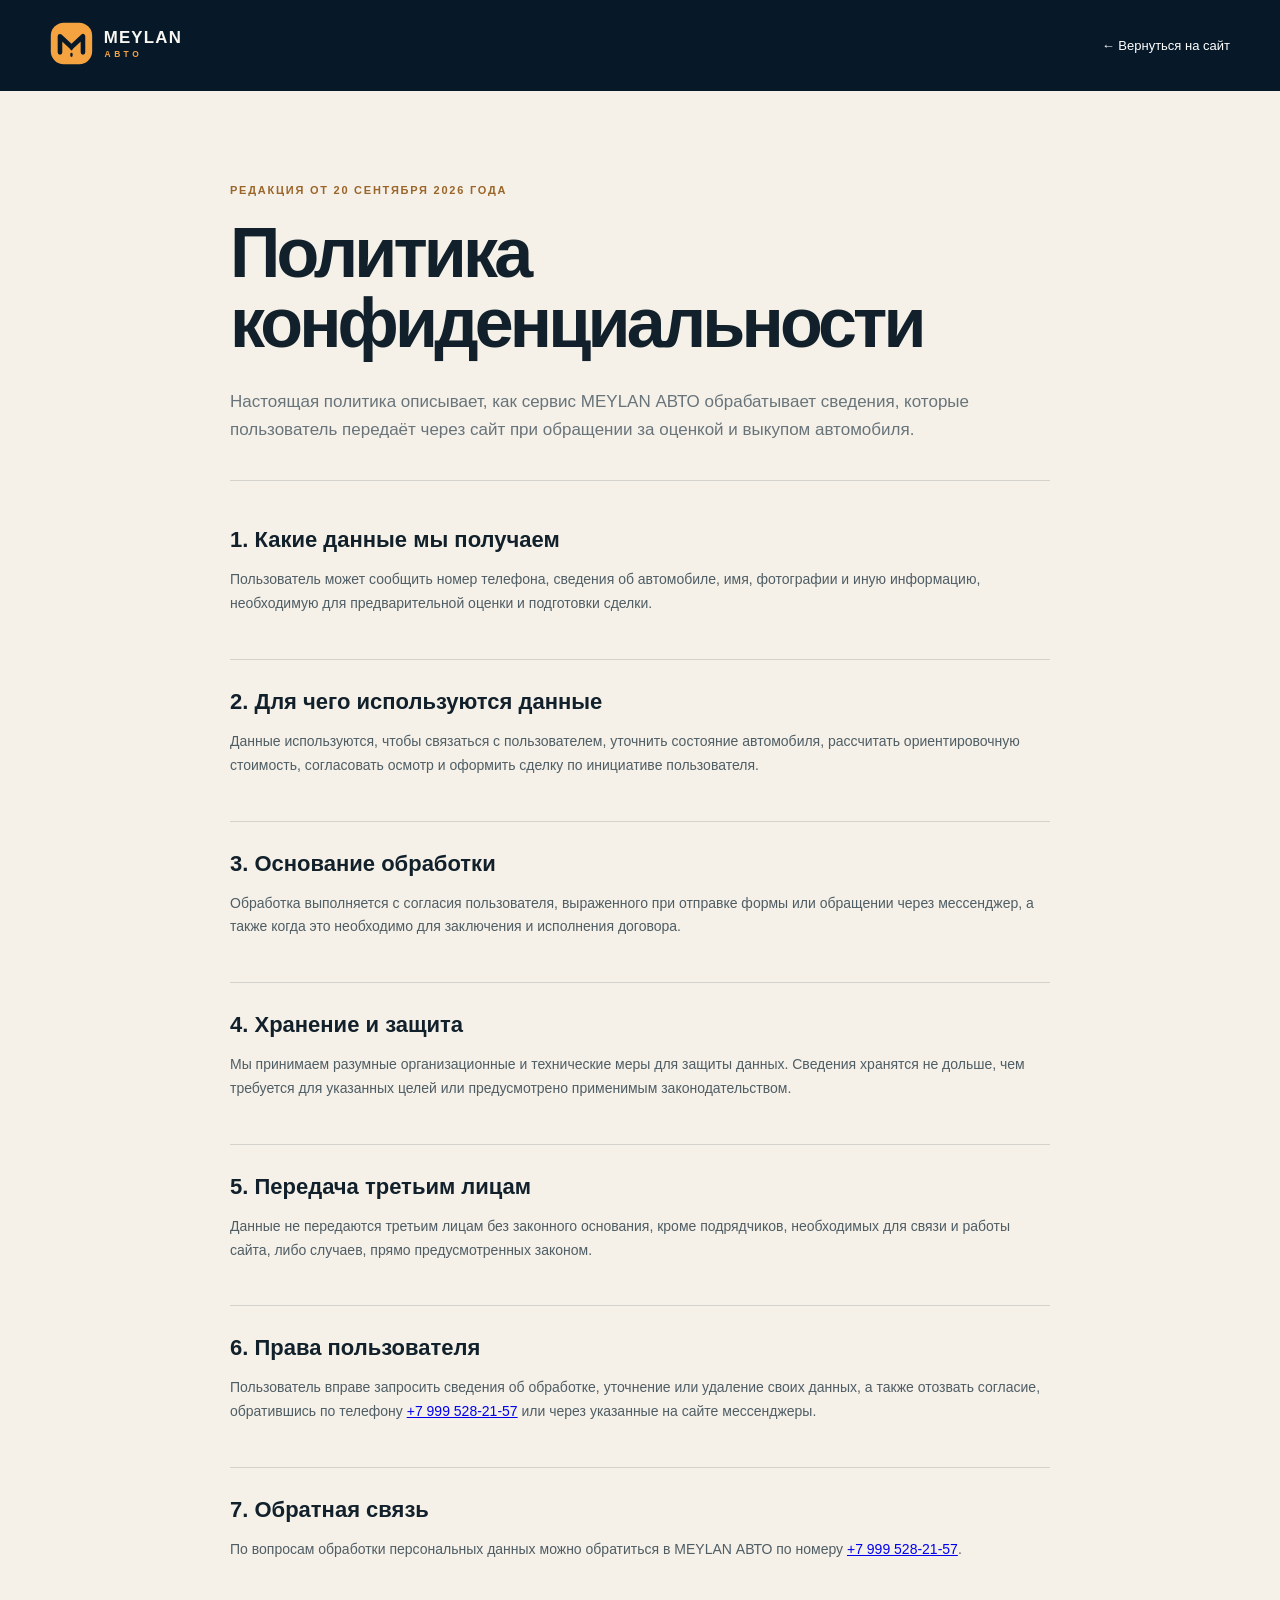
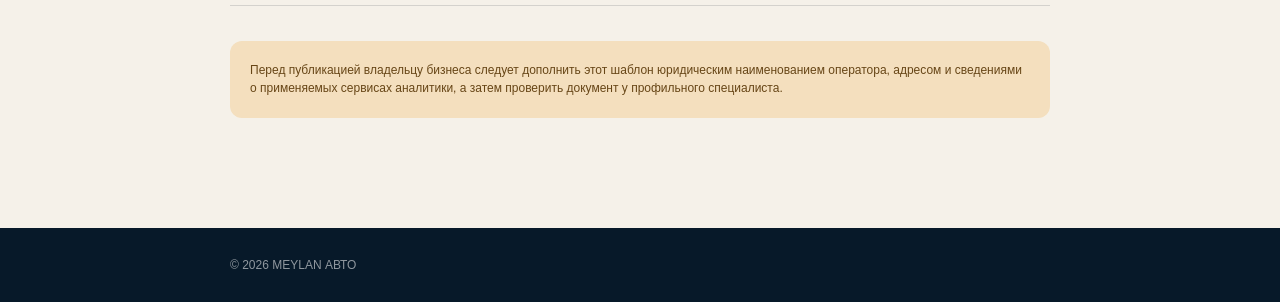
==== privacy.html @ d77c22fd "Initial release: publish MEYLAN Auto landing page" ====
<!doctype html>
<html lang="ru">
<head>
  <meta charset="utf-8">
  <meta name="viewport" content="width=device-width, initial-scale=1">
  <meta name="robots" content="noindex, nofollow, noarchive, nosnippet">
  <meta name="googlebot" content="noindex, nofollow, noarchive, nosnippet">
  <meta name="yandex" content="noindex, nofollow, noarchive, nosnippet">
  <meta name="theme-color" content="#071929">
  <title>Политика конфиденциальности — MEYLAN АВТО</title>
  <link rel="icon" href="assets/meylan-auto-logo.svg" type="image/svg+xml">
  <style>
    :root { --navy:#071929; --amber:#f4a340; --paper:#f5f1e9; --ink:#11202a; --muted:#68747a; }
    * { box-sizing:border-box; }
    body { margin:0; color:var(--ink); background:var(--paper); font-family:Inter,"SF Pro Display","Segoe UI",Arial,sans-serif; -webkit-font-smoothing:antialiased; }
    header { padding:22px 0; color:white; background:var(--navy); }
    .container { width:min(820px,calc(100% - 36px)); margin:0 auto; }
    header .container { width:min(1180px,calc(100% - 36px)); display:flex; align-items:center; justify-content:space-between; gap:30px; }
    header img { width:190px; height:auto; }
    header a:last-child { color:white; font-size:13px; text-decoration:none; }
    main { padding:90px 0 110px; }
    .eyebrow { margin:0 0 18px; color:#9a6528; font-size:11px; font-weight:800; letter-spacing:.16em; text-transform:uppercase; }
    h1 { margin:0 0 30px; font-size:clamp(42px,7vw,70px); line-height:1; letter-spacing:-.055em; }
    .intro { padding-bottom:35px; border-bottom:1px solid rgba(7,25,41,.14); color:var(--muted); font-size:17px; line-height:1.7; }
    section { padding:29px 0; border-bottom:1px solid rgba(7,25,41,.14); }
    h2 { margin:0 0 15px; font-size:22px; }
    p, li { color:#4f5d64; font-size:14px; line-height:1.7; }
    ul { padding-left:20px; }
    .notice { margin-top:35px; padding:20px; border-radius:12px; color:#674617; background:#f4dfbe; font-size:12px; line-height:1.55; }
    footer { padding:30px 0; color:rgba(255,255,255,.55); background:var(--navy); font-size:12px; }
    @media (max-width:600px) { main { padding:65px 0 80px; } header a:last-child { display:none; } }
  </style>
</head>
<body>
  <header><div class="container"><a href="index.html"><img src="assets/meylan-auto-logo.svg" alt="MEYLAN АВТО" width="248" height="56"></a><a href="index.html">← Вернуться на сайт</a></div></header>
  <main class="container">
    <p class="eyebrow">Редакция от 20 сентября 2026 года</p>
    <h1>Политика конфиденциальности</h1>
    <p class="intro">Настоящая политика описывает, как сервис MEYLAN АВТО обрабатывает сведения, которые пользователь передаёт через сайт при обращении за оценкой и выкупом автомобиля.</p>
    <section><h2>1. Какие данные мы получаем</h2><p>Пользователь может сообщить номер телефона, сведения об автомобиле, имя, фотографии и иную информацию, необходимую для предварительной оценки и подготовки сделки.</p></section>
    <section><h2>2. Для чего используются данные</h2><p>Данные используются, чтобы связаться с пользователем, уточнить состояние автомобиля, рассчитать ориентировочную стоимость, согласовать осмотр и оформить сделку по инициативе пользователя.</p></section>
    <section><h2>3. Основание обработки</h2><p>Обработка выполняется с согласия пользователя, выраженного при отправке формы или обращении через мессенджер, а также когда это необходимо для заключения и исполнения договора.</p></section>
    <section><h2>4. Хранение и защита</h2><p>Мы принимаем разумные организационные и технические меры для защиты данных. Сведения хранятся не дольше, чем требуется для указанных целей или предусмотрено применимым законодательством.</p></section>
    <section><h2>5. Передача третьим лицам</h2><p>Данные не передаются третьим лицам без законного основания, кроме подрядчиков, необходимых для связи и работы сайта, либо случаев, прямо предусмотренных законом.</p></section>
    <section><h2>6. Права пользователя</h2><p>Пользователь вправе запросить сведения об обработке, уточнение или удаление своих данных, а также отозвать согласие, обратившись по телефону <a href="tel:+79995282157">+7 999 528-21-57</a> или через указанные на сайте мессенджеры.</p></section>
    <section><h2>7. Обратная связь</h2><p>По вопросам обработки персональных данных можно обратиться в MEYLAN АВТО по номеру <a href="tel:+79995282157">+7 999 528-21-57</a>.</p></section>
    <div class="notice">Перед публикацией владельцу бизнеса следует дополнить этот шаблон юридическим наименованием оператора, адресом и сведениями о применяемых сервисах аналитики, а затем проверить документ у профильного специалиста.</div>
  </main>
  <footer><div class="container">© 2026 MEYLAN АВТО</div></footer>
</body>
</html>
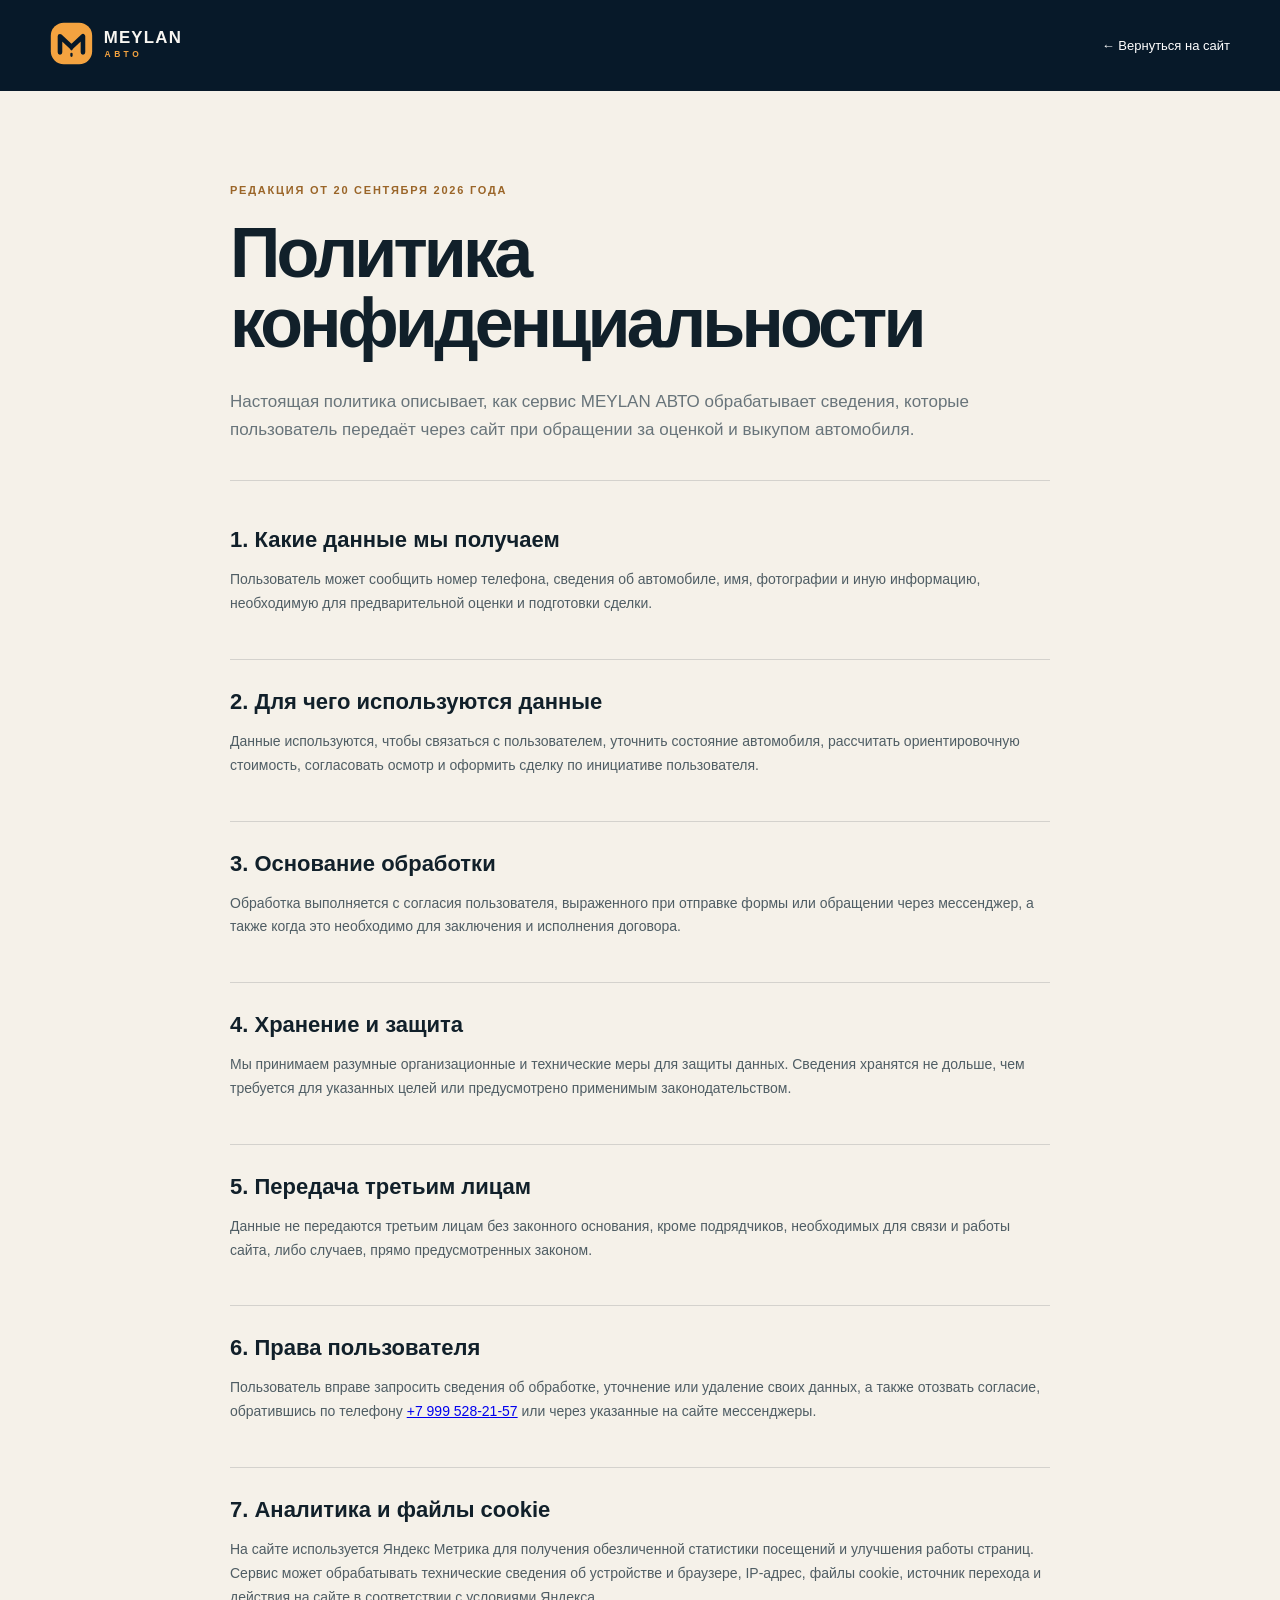
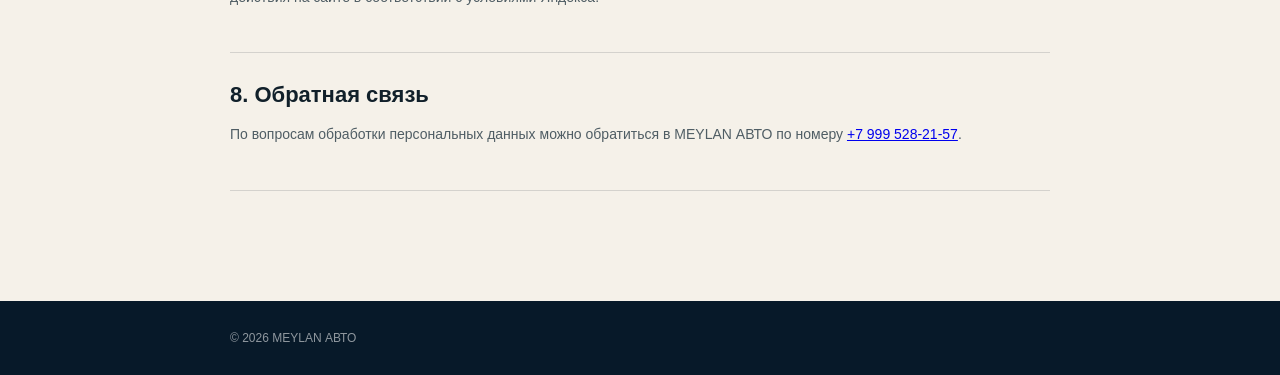
==== commit 7b44fcc2: "Connect Yandex Webmaster and Metrica" ====
--- a/privacy.html
+++ b/privacy.html
@@ -9,6 +9,22 @@
   <meta name="theme-color" content="#071929">
   <title>Политика конфиденциальности — MEYLAN АВТО</title>
   <link rel="icon" href="assets/meylan-auto-logo.svg" type="image/svg+xml">
+  <!-- Yandex.Metrika counter -->
+  <script>
+    if (["meylanavtovykup.ru", "www.meylanavtovykup.ru"].includes(window.location.hostname)) {
+      (function(m,e,t,r,i,k,a){m[i]=m[i]||function(){(m[i].a=m[i].a||[]).push(arguments)};
+      m[i].l=1*new Date();for(var j=0;j<document.scripts.length;j++){if(document.scripts[j].src===r){return;}}
+      k=e.createElement(t),a=e.getElementsByTagName(t)[0],k.async=1,k.src=r,a.parentNode.insertBefore(k,a)})
+      (window, document, "script", "https://mc.yandex.ru/metrika/tag.js", "ym");
+
+      ym(112842151, "init", {
+        clickmap: true,
+        trackLinks: true,
+        accurateTrackBounce: true
+      });
+    }
+  </script>
+  <!-- /Yandex.Metrika counter -->
   <style>
     :root { --navy:#071929; --amber:#f4a340; --paper:#f5f1e9; --ink:#11202a; --muted:#68747a; }
     * { box-sizing:border-box; }
@@ -43,8 +59,8 @@
     <section><h2>4. Хранение и защита</h2><p>Мы принимаем разумные организационные и технические меры для защиты данных. Сведения хранятся не дольше, чем требуется для указанных целей или предусмотрено применимым законодательством.</p></section>
     <section><h2>5. Передача третьим лицам</h2><p>Данные не передаются третьим лицам без законного основания, кроме подрядчиков, необходимых для связи и работы сайта, либо случаев, прямо предусмотренных законом.</p></section>
     <section><h2>6. Права пользователя</h2><p>Пользователь вправе запросить сведения об обработке, уточнение или удаление своих данных, а также отозвать согласие, обратившись по телефону <a href="tel:+79995282157">+7 999 528-21-57</a> или через указанные на сайте мессенджеры.</p></section>
-    <section><h2>7. Обратная связь</h2><p>По вопросам обработки персональных данных можно обратиться в MEYLAN АВТО по номеру <a href="tel:+79995282157">+7 999 528-21-57</a>.</p></section>
-    <div class="notice">Перед публикацией владельцу бизнеса следует дополнить этот шаблон юридическим наименованием оператора, адресом и сведениями о применяемых сервисах аналитики, а затем проверить документ у профильного специалиста.</div>
+    <section><h2>7. Аналитика и файлы cookie</h2><p>На сайте используется Яндекс Метрика для получения обезличенной статистики посещений и улучшения работы страниц. Сервис может обрабатывать технические сведения об устройстве и браузере, IP-адрес, файлы cookie, источник перехода и действия на сайте в соответствии с условиями Яндекса.</p></section>
+    <section><h2>8. Обратная связь</h2><p>По вопросам обработки персональных данных можно обратиться в MEYLAN АВТО по номеру <a href="tel:+79995282157">+7 999 528-21-57</a>.</p></section>
   </main>
   <footer><div class="container">© 2026 MEYLAN АВТО</div></footer>
 </body>
